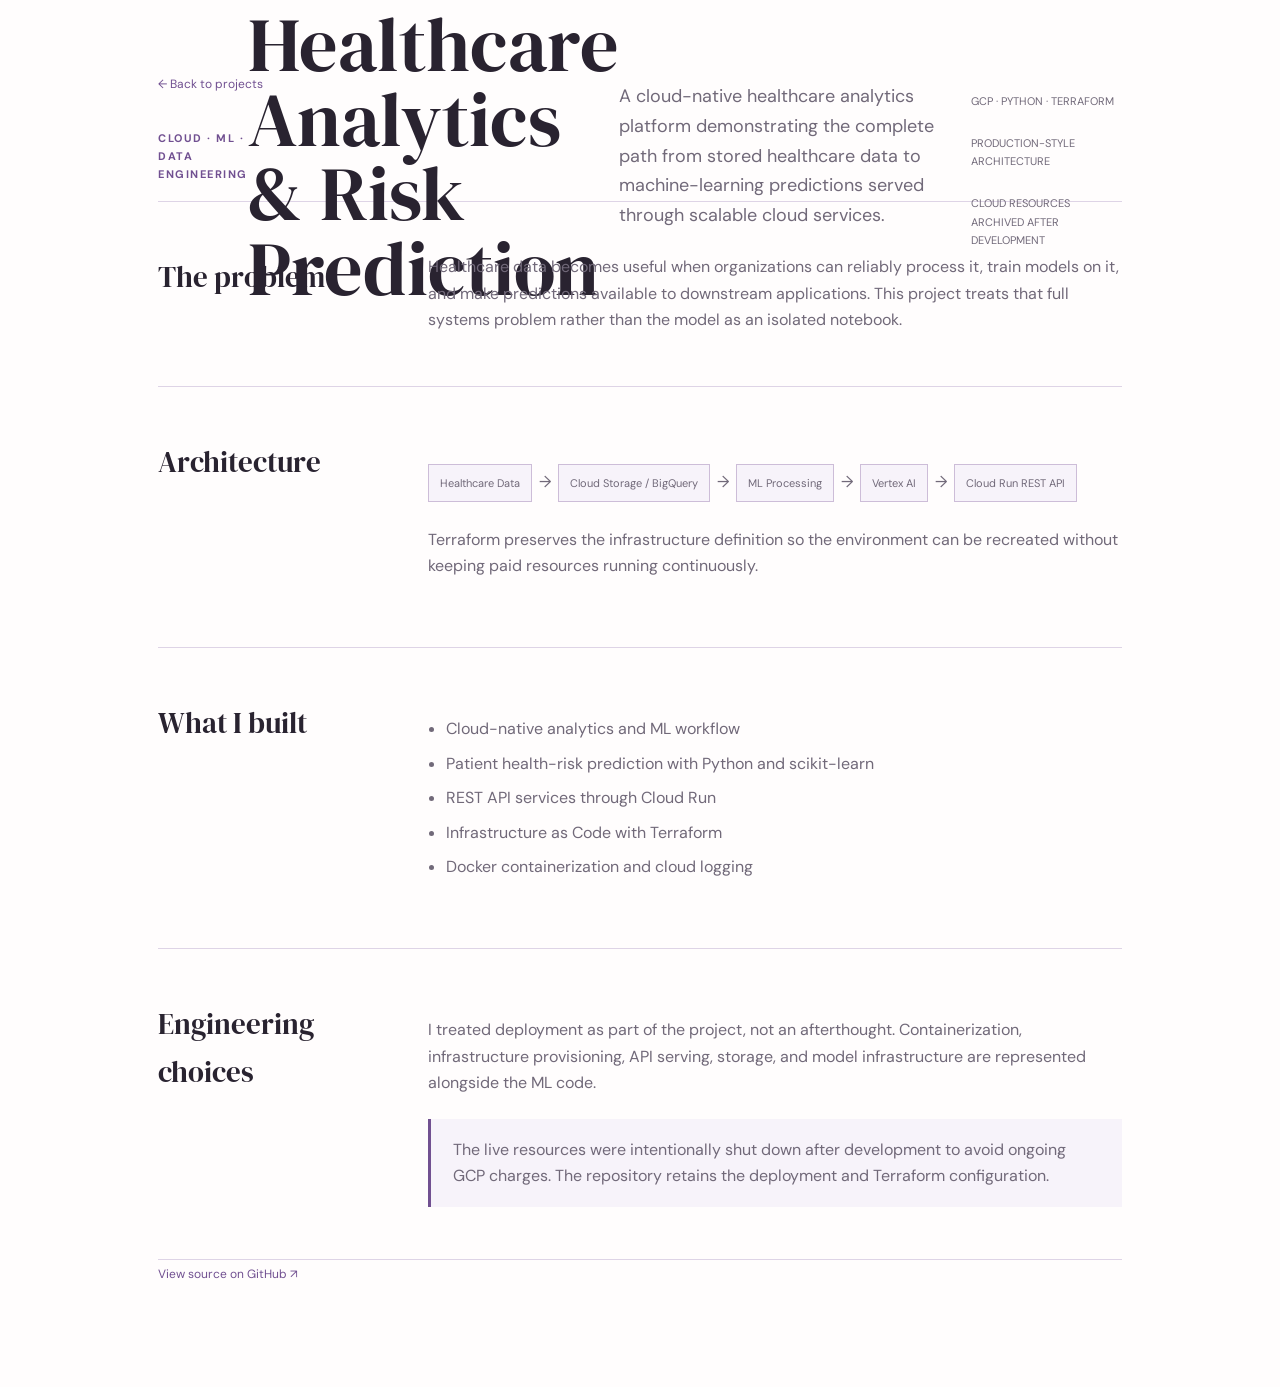
==== healthcare.html @ fd6c05ba "Add healthcare case study" ====
<!doctype html><html><head><meta charset="utf-8"><meta name="viewport" content="width=device-width,initial-scale=1"><title>Healthcare Risk Prediction | Arpita Godbole</title><link rel="stylesheet" href="style.css"><link href="https://fonts.googleapis.com/css2?family=DM+Sans:wght@400;500;600;700&family=DM+Serif+Display&display=swap" rel="stylesheet"></head><body><main class="case"><a class="back" href="index.html#work">← Back to projects</a><header class="casehead"><small>CLOUD · ML · DATA ENGINEERING</small><h1>Healthcare Analytics & Risk Prediction</h1><p class="lead">A cloud-native healthcare analytics platform demonstrating the complete path from stored healthcare data to machine-learning predictions served through scalable cloud services.</p><div class="meta"><span>GCP · PYTHON · TERRAFORM</span><span>PRODUCTION-STYLE ARCHITECTURE</span><span>CLOUD RESOURCES ARCHIVED AFTER DEVELOPMENT</span></div></header><section><h2>The problem</h2><div class="copy">Healthcare data becomes useful when organizations can reliably process it, train models on it, and make predictions available to downstream applications. This project treats that full systems problem rather than the model as an isolated notebook.</div></section><section><h2>Architecture</h2><div class="copy"><div class="flow"><span>Healthcare Data</span>→<span>Cloud Storage / BigQuery</span>→<span>ML Processing</span>→<span>Vertex AI</span>→<span>Cloud Run REST API</span></div><p>Terraform preserves the infrastructure definition so the environment can be recreated without keeping paid resources running continuously.</p></div></section><section><h2>What I built</h2><div class="copy"><ul><li>Cloud-native analytics and ML workflow</li><li>Patient health-risk prediction with Python and scikit-learn</li><li>REST API services through Cloud Run</li><li>Infrastructure as Code with Terraform</li><li>Docker containerization and cloud logging</li></ul></div></section><section><h2>Engineering choices</h2><div class="copy"><p>I treated deployment as part of the project, not an afterthought. Containerization, infrastructure provisioning, API serving, storage, and model infrastructure are represented alongside the ML code.</p><div class="callout">The live resources were intentionally shut down after development to avoid ongoing GCP charges. The repository retains the deployment and Terraform configuration.</div></div></section><a class="back" href="https://github.com/arpitag2025/RiskPredictionSystem">View source on GitHub ↗</a></main></body></html>
---- style.css ----
:root{--ink:#292330;--muted:#716979;--purple:#715091;--deep:#53366e;--pale:#f7f3fa;--line:#ded4e6;--white:#fffdfd}*{box-sizing:border-box}html{scroll-behavior:smooth}body{margin:0;color:var(--ink);background:var(--white);font-family:'DM Sans',sans-serif;line-height:1.65}a{color:inherit;text-decoration:none}header{height:72px;max-width:1160px;margin:auto;padding:0 28px;display:flex;align-items:center;justify-content:space-between;border-bottom:1px solid var(--line)}.brand{width:40px;height:40px;display:grid;place-items:center;border:1px solid var(--purple);font-family:'DM Serif Display';color:var(--deep)}nav{display:flex;gap:30px;font-size:13px;color:var(--muted)}nav a:hover{color:var(--purple)}.hero{max-width:1160px;margin:auto;padding:105px 28px;display:grid;grid-template-columns:1.35fr .65fr;gap:90px;align-items:center;min-height:650px}.eyebrow,.label,small{font-size:11px;letter-spacing:.14em;font-weight:700;color:var(--purple)}h1,h2{font-family:'DM Serif Display',serif;font-weight:400}h1{font-size:clamp(62px,8vw,100px);line-height:.98;margin:12px 0}h1 em{font-style:normal;color:var(--purple)}.hero h2{font-family:'DM Sans';font-size:20px;font-weight:600}.lead{font-size:18px;color:var(--muted);max-width:660px}.actions{display:flex;gap:22px;align-items:center;flex-wrap:wrap;margin-top:30px;font-size:13px}.button{display:inline-block;background:var(--purple);color:white;padding:11px 16px;font-size:12px;font-weight:700}.button:hover{background:var(--deep)}aside{background:var(--pale);border:1px solid var(--line);padding:36px}aside h3{font-family:'DM Serif Display';font-size:32px;margin:18px 0 0;font-weight:400}aside p{color:var(--muted)}aside hr{border:0;border-top:1px solid var(--line);margin:25px 0}.mini{display:grid;grid-template-columns:1fr 1fr;border-top:1px solid var(--line);border-left:1px solid var(--line);margin-top:24px}.mini span{font-size:11px;padding:8px;border-right:1px solid var(--line);border-bottom:1px solid var(--line)}.section{padding:95px max(28px,calc((100vw - 1104px)/2))}.pale{background:var(--pale)}.label{margin:0 0 48px}.intro,.two{display:grid;grid-template-columns:1fr .8fr;gap:90px;align-items:end;margin-bottom:50px}.intro h2,.two h2,.contact h2{font-size:clamp(40px,5vw,58px);line-height:1.08;margin:0}.intro p,.two p{color:var(--muted)}.projects{border-top:1px solid var(--line)}.projects article{display:grid;grid-template-columns:60px 1fr 160px;gap:30px;align-items:center;padding:38px 0;border-bottom:1px solid var(--line)}.projects b{font-family:'DM Serif Display';font-weight:400;color:#a98cbb;font-size:21px;align-self:start}.projects h3{font-family:'DM Serif Display';font-size:32px;font-weight:400;margin:4px 0 8px}.projects p{color:var(--muted);max-width:700px}.tags{font-size:11px;color:var(--deep);margin-top:16px}.projects article>div:last-child{display:flex;flex-direction:column;gap:12px;align-items:flex-start}.repo{font-size:11px;color:var(--muted);border-bottom:1px solid var(--line)}.experience{display:grid;grid-template-columns:repeat(3,1fr);border-top:1px solid var(--line);border-left:1px solid var(--line)}.experience article{padding:28px;border-right:1px solid var(--line);border-bottom:1px solid var(--line)}.experience h3{margin:10px 0 0}.experience p{color:var(--muted);margin:3px 0 15px}.experience span{font-size:11px;color:var(--deep)}.contact{background:var(--deep);color:white;padding:95px max(28px,calc((100vw - 1104px)/2))}.contact small{color:#dac9e5}.contact p{color:#e5dbe9}.white{display:inline-block;background:white;color:var(--deep);padding:12px 18px;font-size:13px;font-weight:700;margin-top:20px}footer{max-width:1160px;margin:auto;padding:28px;font-size:11px;color:var(--muted)}.case{max-width:1020px;margin:auto;padding:70px 28px 100px}.back{font-size:12px;color:var(--purple)}.casehead{padding:60px 0 45px;border-bottom:1px solid var(--line)}.casehead h1{font-size:clamp(50px,7vw,76px)}.casehead .lead{max-width:800px}.meta{display:flex;gap:24px;flex-wrap:wrap;margin-top:28px;font-size:11px;color:var(--muted)}.case section{padding:52px 0;border-bottom:1px solid var(--line);display:grid;grid-template-columns:220px 1fr;gap:50px}.case section h2{font-size:29px;margin:0}.copy{color:var(--muted)}.flow{display:flex;align-items:center;gap:7px;flex-wrap:wrap;margin:25px 0}.flow span{border:1px solid #cdbdd8;background:var(--pale);padding:9px 11px;font-size:11px}.callout{border-left:3px solid var(--purple);background:var(--pale);padding:18px 22px;margin-top:22px}.case ul{padding-left:18px}.case li{margin:8px 0}@media(max-width:800px){nav{gap:14px}.hero,.intro,.two,.case section{grid-template-columns:1fr;gap:30px}.projects article{grid-template-columns:40px 1fr}.projects article>div:last-child{grid-column:2}.experience{grid-template-columns:1fr}.hero{padding-top:70px}.section{padding-top:70px;padding-bottom:70px}}
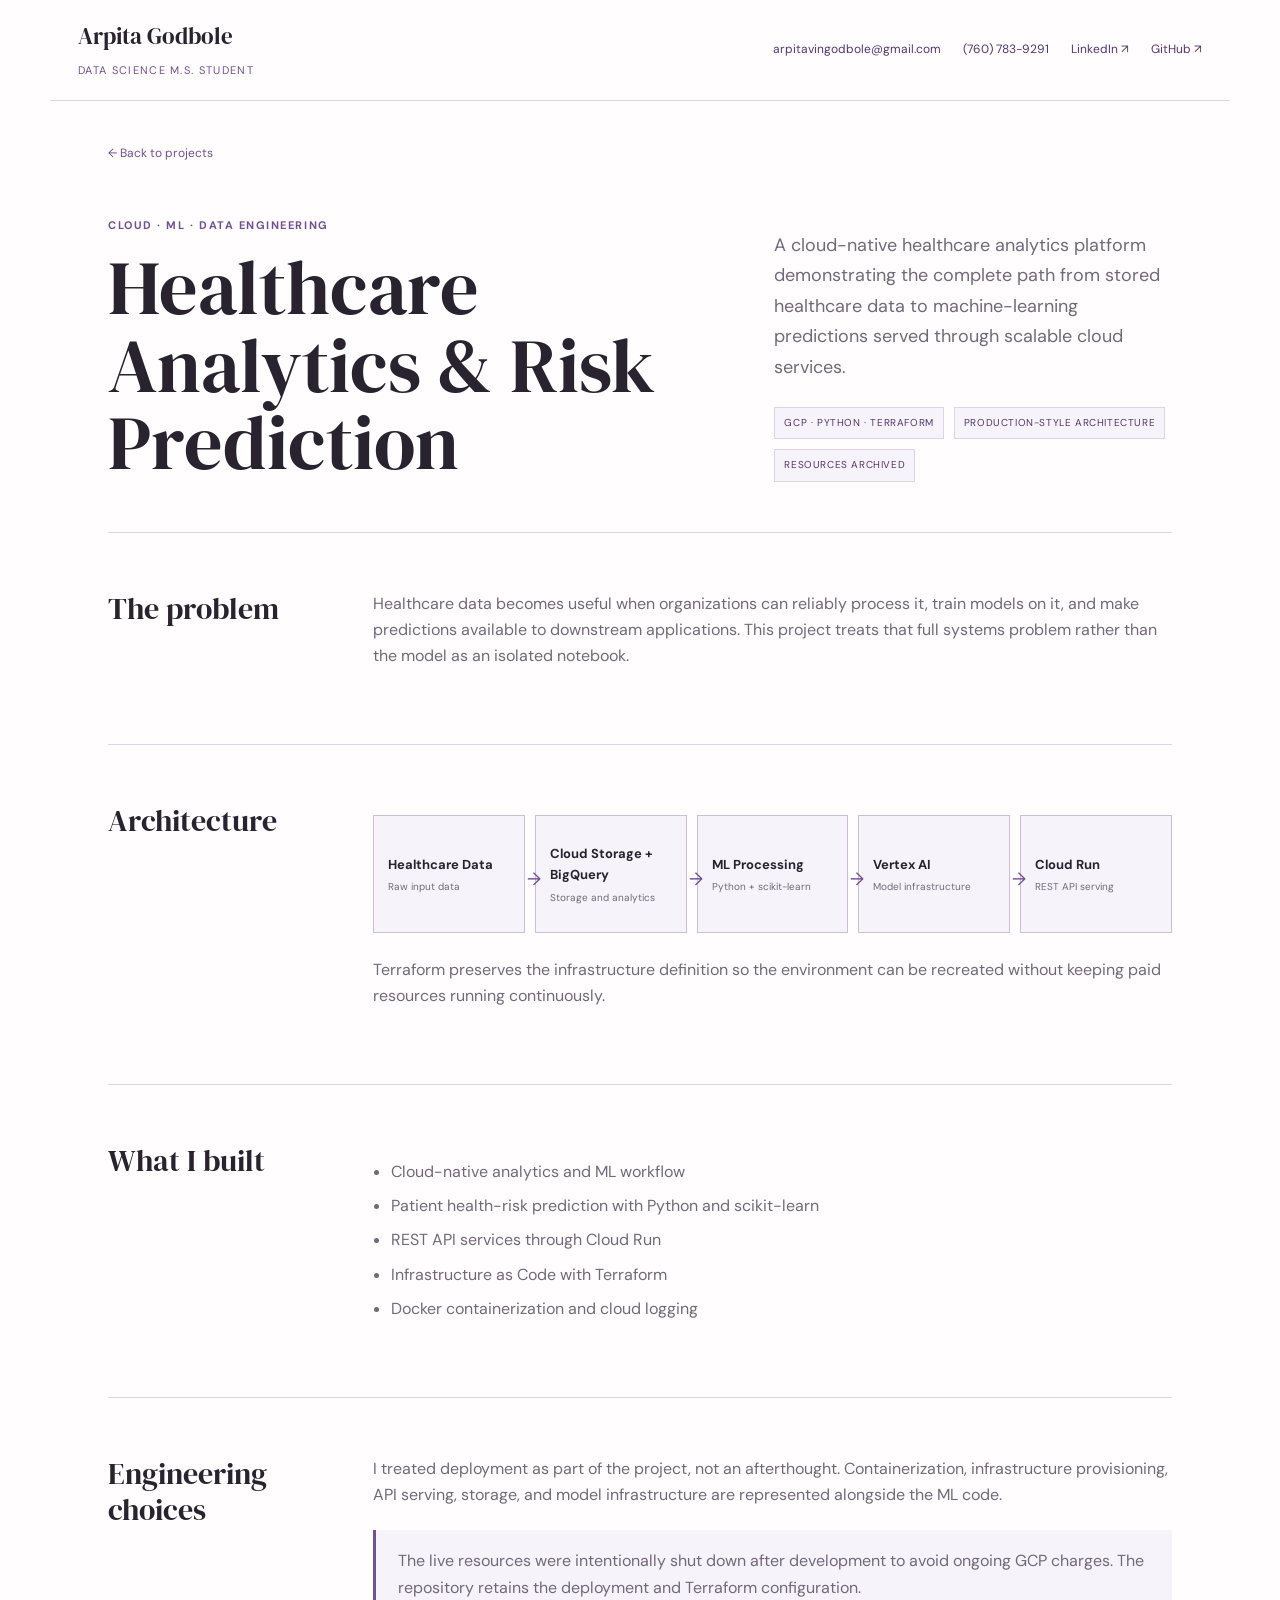
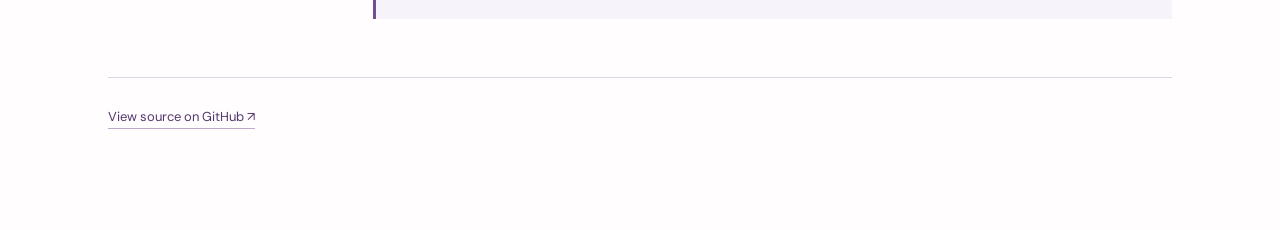
==== commit 04fbe6f6: "Repair healthcare case study layout and add contact header" ====
--- a/healthcare.html
+++ b/healthcare.html
@@ -1 +1 @@
-<!doctype html><html><head><meta charset="utf-8"><meta name="viewport" content="width=device-width,initial-scale=1"><title>Healthcare Risk Prediction | Arpita Godbole</title><link rel="stylesheet" href="style.css"><link href="https://fonts.googleapis.com/css2?family=DM+Sans:wght@400;500;600;700&family=DM+Serif+Display&display=swap" rel="stylesheet"></head><body><main class="case"><a class="back" href="index.html#work">← Back to projects</a><header class="casehead"><small>CLOUD · ML · DATA ENGINEERING</small><h1>Healthcare Analytics & Risk Prediction</h1><p class="lead">A cloud-native healthcare analytics platform demonstrating the complete path from stored healthcare data to machine-learning predictions served through scalable cloud services.</p><div class="meta"><span>GCP · PYTHON · TERRAFORM</span><span>PRODUCTION-STYLE ARCHITECTURE</span><span>CLOUD RESOURCES ARCHIVED AFTER DEVELOPMENT</span></div></header><section><h2>The problem</h2><div class="copy">Healthcare data becomes useful when organizations can reliably process it, train models on it, and make predictions available to downstream applications. This project treats that full systems problem rather than the model as an isolated notebook.</div></section><section><h2>Architecture</h2><div class="copy"><div class="flow"><span>Healthcare Data</span>→<span>Cloud Storage / BigQuery</span>→<span>ML Processing</span>→<span>Vertex AI</span>→<span>Cloud Run REST API</span></div><p>Terraform preserves the infrastructure definition so the environment can be recreated without keeping paid resources running continuously.</p></div></section><section><h2>What I built</h2><div class="copy"><ul><li>Cloud-native analytics and ML workflow</li><li>Patient health-risk prediction with Python and scikit-learn</li><li>REST API services through Cloud Run</li><li>Infrastructure as Code with Terraform</li><li>Docker containerization and cloud logging</li></ul></div></section><section><h2>Engineering choices</h2><div class="copy"><p>I treated deployment as part of the project, not an afterthought. Containerization, infrastructure provisioning, API serving, storage, and model infrastructure are represented alongside the ML code.</p><div class="callout">The live resources were intentionally shut down after development to avoid ongoing GCP charges. The repository retains the deployment and Terraform configuration.</div></div></section><a class="back" href="https://github.com/arpitag2025/RiskPredictionSystem">View source on GitHub ↗</a></main></body></html>+<!doctype html><html><head><meta charset="utf-8"><meta name="viewport" content="width=device-width,initial-scale=1"><title>Healthcare Risk Prediction | Arpita Godbole</title><link rel="stylesheet" href="style.css"><link href="https://fonts.googleapis.com/css2?family=DM+Sans:wght@400;500;600;700&family=DM+Serif+Display&display=swap" rel="stylesheet"></head><body><header class="sitebar"><div class="identity"><strong>Arpita Godbole</strong><span>DATA SCIENCE M.S. STUDENT</span></div><div class="contact-top"><a href="mailto:arpitavingodbole@gmail.com">arpitavingodbole@gmail.com</a><a href="tel:+17607839291">(760) 783-9291</a><a href="https://www.linkedin.com/in/arpitagodbole04" target="_blank">LinkedIn ↗</a><a href="https://github.com/arpitag2025" target="_blank">GitHub ↗</a></div></header><main class="case"><a class="back" href="index.html#work">← Back to projects</a><header class="casehead"><div class="case-title"><small>CLOUD · ML · DATA ENGINEERING</small><h1>Healthcare Analytics &amp; Risk Prediction</h1></div><div class="case-summary"><p class="lead">A cloud-native healthcare analytics platform demonstrating the complete path from stored healthcare data to machine-learning predictions served through scalable cloud services.</p><div class="meta"><span>GCP · PYTHON · TERRAFORM</span><span>PRODUCTION-STYLE ARCHITECTURE</span><span>RESOURCES ARCHIVED</span></div></div></header><section><h2>The problem</h2><div class="copy"><p>Healthcare data becomes useful when organizations can reliably process it, train models on it, and make predictions available to downstream applications. This project treats that full systems problem rather than the model as an isolated notebook.</p></div></section><section><h2>Architecture</h2><div class="copy"><div class="architecture"><div class="arch-node"><b>Healthcare Data</b><small>Raw input data</small></div><div class="arch-node"><b>Cloud Storage + BigQuery</b><small>Storage and analytics</small></div><div class="arch-node"><b>ML Processing</b><small>Python + scikit-learn</small></div><div class="arch-node"><b>Vertex AI</b><small>Model infrastructure</small></div><div class="arch-node"><b>Cloud Run</b><small>REST API serving</small></div></div><p>Terraform preserves the infrastructure definition so the environment can be recreated without keeping paid resources running continuously.</p></div></section><section><h2>What I built</h2><div class="copy"><ul><li>Cloud-native analytics and ML workflow</li><li>Patient health-risk prediction with Python and scikit-learn</li><li>REST API services through Cloud Run</li><li>Infrastructure as Code with Terraform</li><li>Docker containerization and cloud logging</li></ul></div></section><section><h2>Engineering choices</h2><div class="copy"><p>I treated deployment as part of the project, not an afterthought. Containerization, infrastructure provisioning, API serving, storage, and model infrastructure are represented alongside the ML code.</p><div class="callout">The live resources were intentionally shut down after development to avoid ongoing GCP charges. The repository retains the deployment and Terraform configuration.</div></div></section><a class="source" href="https://github.com/arpitag2025/RiskPredictionSystem" target="_blank">View source on GitHub ↗</a></main></body></html>
--- a/style.css
+++ b/style.css
@@ -1 +1 @@
-:root{--ink:#292330;--muted:#716979;--purple:#715091;--deep:#53366e;--pale:#f7f3fa;--line:#ded4e6;--white:#fffdfd}*{box-sizing:border-box}html{scroll-behavior:smooth}body{margin:0;color:var(--ink);background:var(--white);font-family:'DM Sans',sans-serif;line-height:1.65}a{color:inherit;text-decoration:none}header{height:72px;max-width:1160px;margin:auto;padding:0 28px;display:flex;align-items:center;justify-content:space-between;border-bottom:1px solid var(--line)}.brand{width:40px;height:40px;display:grid;place-items:center;border:1px solid var(--purple);font-family:'DM Serif Display';color:var(--deep)}nav{display:flex;gap:30px;font-size:13px;color:var(--muted)}nav a:hover{color:var(--purple)}.hero{max-width:1160px;margin:auto;padding:105px 28px;display:grid;grid-template-columns:1.35fr .65fr;gap:90px;align-items:center;min-height:650px}.eyebrow,.label,small{font-size:11px;letter-spacing:.14em;font-weight:700;color:var(--purple)}h1,h2{font-family:'DM Serif Display',serif;font-weight:400}h1{font-size:clamp(62px,8vw,100px);line-height:.98;margin:12px 0}h1 em{font-style:normal;color:var(--purple)}.hero h2{font-family:'DM Sans';font-size:20px;font-weight:600}.lead{font-size:18px;color:var(--muted);max-width:660px}.actions{display:flex;gap:22px;align-items:center;flex-wrap:wrap;margin-top:30px;font-size:13px}.button{display:inline-block;background:var(--purple);color:white;padding:11px 16px;font-size:12px;font-weight:700}.button:hover{background:var(--deep)}aside{background:var(--pale);border:1px solid var(--line);padding:36px}aside h3{font-family:'DM Serif Display';font-size:32px;margin:18px 0 0;font-weight:400}aside p{color:var(--muted)}aside hr{border:0;border-top:1px solid var(--line);margin:25px 0}.mini{display:grid;grid-template-columns:1fr 1fr;border-top:1px solid var(--line);border-left:1px solid var(--line);margin-top:24px}.mini span{font-size:11px;padding:8px;border-right:1px solid var(--line);border-bottom:1px solid var(--line)}.section{padding:95px max(28px,calc((100vw - 1104px)/2))}.pale{background:var(--pale)}.label{margin:0 0 48px}.intro,.two{display:grid;grid-template-columns:1fr .8fr;gap:90px;align-items:end;margin-bottom:50px}.intro h2,.two h2,.contact h2{font-size:clamp(40px,5vw,58px);line-height:1.08;margin:0}.intro p,.two p{color:var(--muted)}.projects{border-top:1px solid var(--line)}.projects article{display:grid;grid-template-columns:60px 1fr 160px;gap:30px;align-items:center;padding:38px 0;border-bottom:1px solid var(--line)}.projects b{font-family:'DM Serif Display';font-weight:400;color:#a98cbb;font-size:21px;align-self:start}.projects h3{font-family:'DM Serif Display';font-size:32px;font-weight:400;margin:4px 0 8px}.projects p{color:var(--muted);max-width:700px}.tags{font-size:11px;color:var(--deep);margin-top:16px}.projects article>div:last-child{display:flex;flex-direction:column;gap:12px;align-items:flex-start}.repo{font-size:11px;color:var(--muted);border-bottom:1px solid var(--line)}.experience{display:grid;grid-template-columns:repeat(3,1fr);border-top:1px solid var(--line);border-left:1px solid var(--line)}.experience article{padding:28px;border-right:1px solid var(--line);border-bottom:1px solid var(--line)}.experience h3{margin:10px 0 0}.experience p{color:var(--muted);margin:3px 0 15px}.experience span{font-size:11px;color:var(--deep)}.contact{background:var(--deep);color:white;padding:95px max(28px,calc((100vw - 1104px)/2))}.contact small{color:#dac9e5}.contact p{color:#e5dbe9}.white{display:inline-block;background:white;color:var(--deep);padding:12px 18px;font-size:13px;font-weight:700;margin-top:20px}footer{max-width:1160px;margin:auto;padding:28px;font-size:11px;color:var(--muted)}.case{max-width:1020px;margin:auto;padding:70px 28px 100px}.back{font-size:12px;color:var(--purple)}.casehead{padding:60px 0 45px;border-bottom:1px solid var(--line)}.casehead h1{font-size:clamp(50px,7vw,76px)}.casehead .lead{max-width:800px}.meta{display:flex;gap:24px;flex-wrap:wrap;margin-top:28px;font-size:11px;color:var(--muted)}.case section{padding:52px 0;border-bottom:1px solid var(--line);display:grid;grid-template-columns:220px 1fr;gap:50px}.case section h2{font-size:29px;margin:0}.copy{color:var(--muted)}.flow{display:flex;align-items:center;gap:7px;flex-wrap:wrap;margin:25px 0}.flow span{border:1px solid #cdbdd8;background:var(--pale);padding:9px 11px;font-size:11px}.callout{border-left:3px solid var(--purple);background:var(--pale);padding:18px 22px;margin-top:22px}.case ul{padding-left:18px}.case li{margin:8px 0}@media(max-width:800px){nav{gap:14px}.hero,.intro,.two,.case section{grid-template-columns:1fr;gap:30px}.projects article{grid-template-columns:40px 1fr}.projects article>div:last-child{grid-column:2}.experience{grid-template-columns:1fr}.hero{padding-top:70px}.section{padding-top:70px;padding-bottom:70px}}+:root{--ink:#292330;--muted:#716979;--purple:#715091;--deep:#53366e;--pale:#f7f3fa;--line:#ded4e6;--white:#fffdfd}*{box-sizing:border-box}html{scroll-behavior:smooth}body{margin:0;color:var(--ink);background:var(--white);font-family:'DM Sans',sans-serif;line-height:1.65}a{color:inherit;text-decoration:none}.sitebar{max-width:1180px;margin:auto;padding:18px 28px;display:flex;align-items:center;justify-content:space-between;gap:30px;border-bottom:1px solid var(--line)}.identity strong{font-family:'DM Serif Display',serif;font-size:23px;font-weight:400;display:block}.identity span{font-size:11px;letter-spacing:.12em;color:var(--purple)}.contact-top{display:flex;gap:22px;flex-wrap:wrap;font-size:12px;color:var(--muted)}.contact-top a{color:var(--deep)}.case{max-width:1120px;margin:auto;padding:38px 28px 100px}.back{font-size:12px;color:var(--purple)}.casehead{padding:45px 0 50px;border-bottom:1px solid var(--line);display:grid;grid-template-columns:minmax(0,1.2fr) minmax(300px,.8fr);gap:70px;align-items:end}.case-title small{font-size:11px;letter-spacing:.14em;font-weight:700;color:var(--purple)}.case-title h1{font-family:'DM Serif Display',serif;font-weight:400;font-size:clamp(48px,6vw,76px);line-height:1.02;margin:12px 0 0;max-width:720px}.case-summary .lead{font-size:18px;line-height:1.7;color:var(--muted);margin:0}.meta{display:flex;gap:10px;flex-wrap:wrap;margin-top:24px}.meta span{font-size:10px;letter-spacing:.06em;color:var(--deep);border:1px solid var(--line);background:var(--pale);padding:7px 9px}.case section{padding:58px 0;border-bottom:1px solid var(--line);display:grid;grid-template-columns:210px minmax(0,1fr);gap:55px}.case section h2{font-family:'DM Serif Display',serif;font-weight:400;font-size:30px;line-height:1.2;margin:0}.copy{color:var(--muted);font-size:16px}.copy p:first-child{margin-top:0}.architecture{display:grid;grid-template-columns:repeat(5,minmax(115px,1fr));gap:10px;align-items:stretch;margin:12px 0 24px}.arch-node{position:relative;min-height:118px;border:1px solid #cdbdd8;background:var(--pale);padding:18px 14px;color:var(--ink);display:flex;flex-direction:column;justify-content:center}.arch-node:not(:last-child)::after{content:'→';position:absolute;right:-17px;top:42%;z-index:2;color:var(--purple);font-size:18px}.arch-node b{font-size:13px}.arch-node small{font-size:10px;color:var(--muted);margin-top:5px;line-height:1.4}.callout{border-left:3px solid var(--purple);background:var(--pale);padding:18px 22px;margin-top:22px}.case ul{padding-left:18px}.case li{margin:8px 0}.source{display:inline-block;margin-top:28px;color:var(--deep);border-bottom:1px solid #bda8ca;font-size:13px}@media(max-width:820px){.sitebar{align-items:flex-start;flex-direction:column}.casehead,.case section{grid-template-columns:1fr;gap:25px}.architecture{grid-template-columns:1fr}.arch-node{min-height:auto}.arch-node:not(:last-child)::after{content:'↓';right:auto;left:50%;top:auto;bottom:-22px}.case{padding-top:28px}}
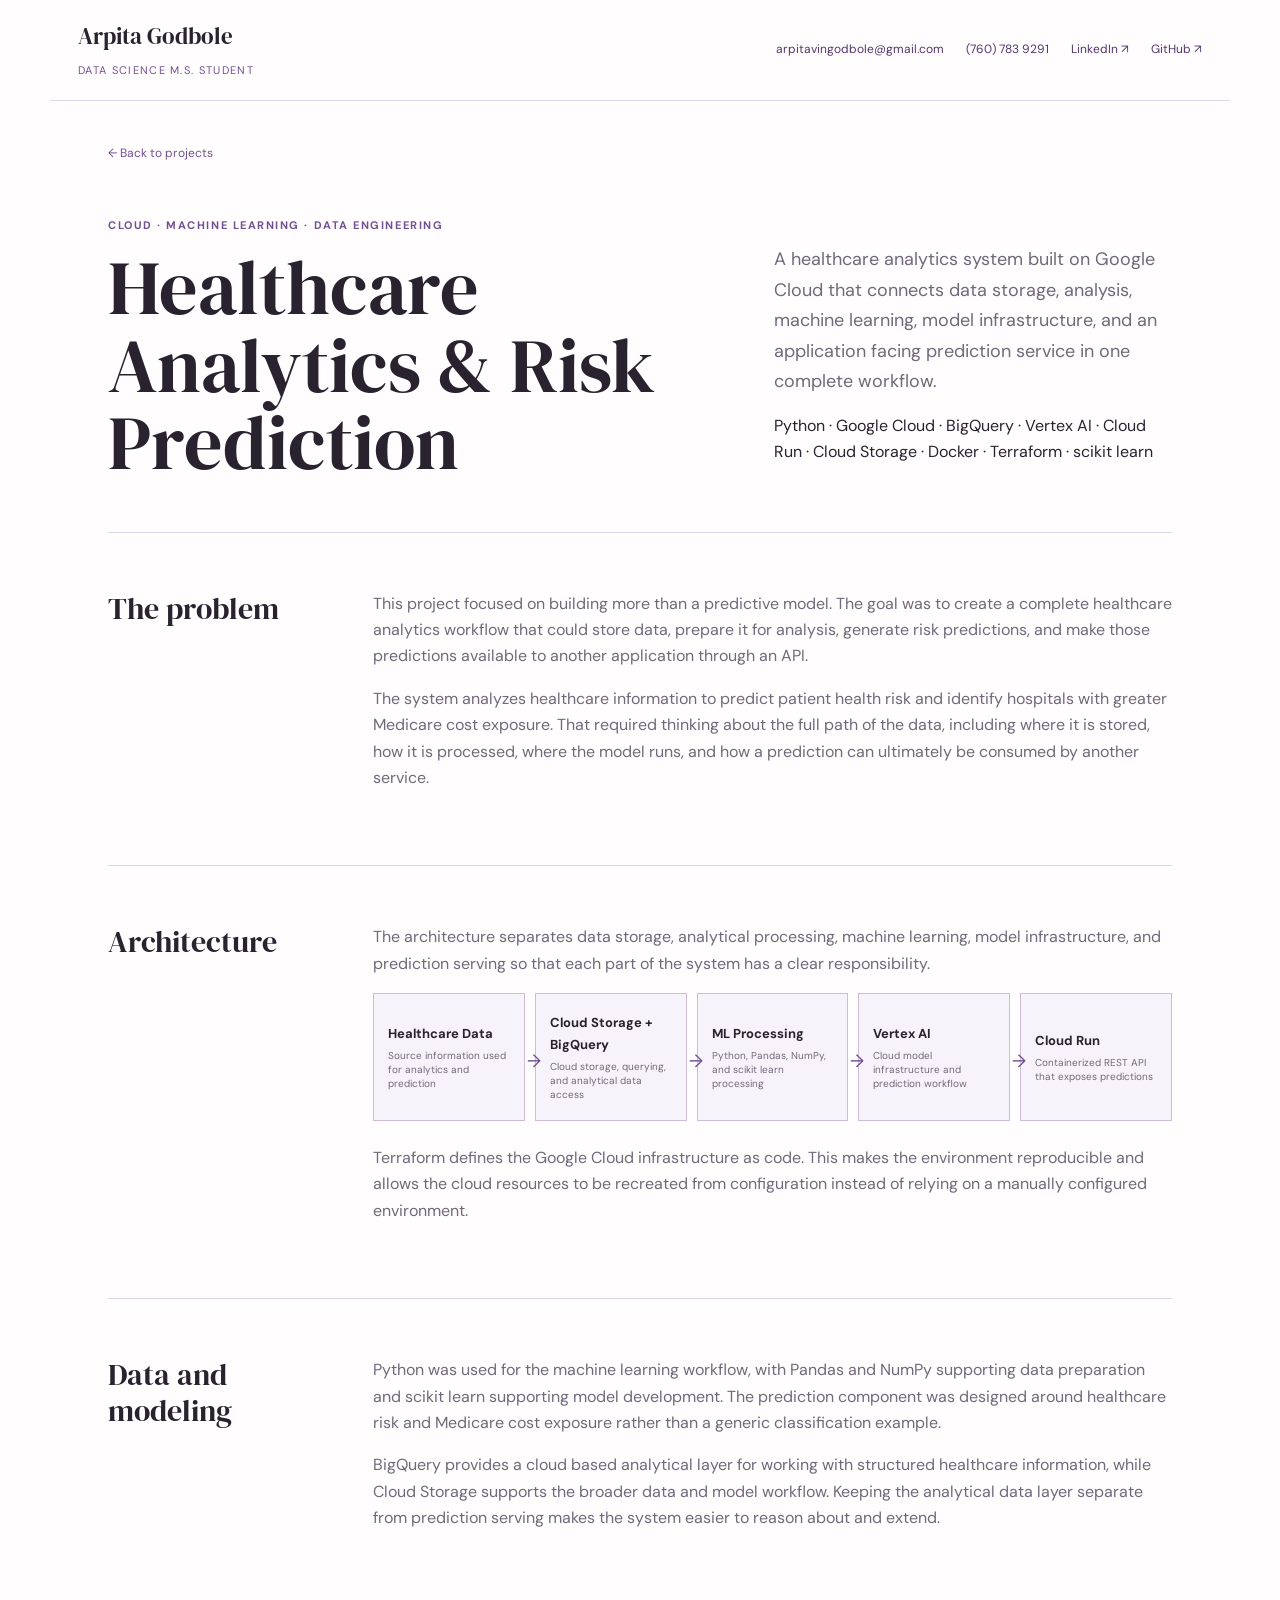
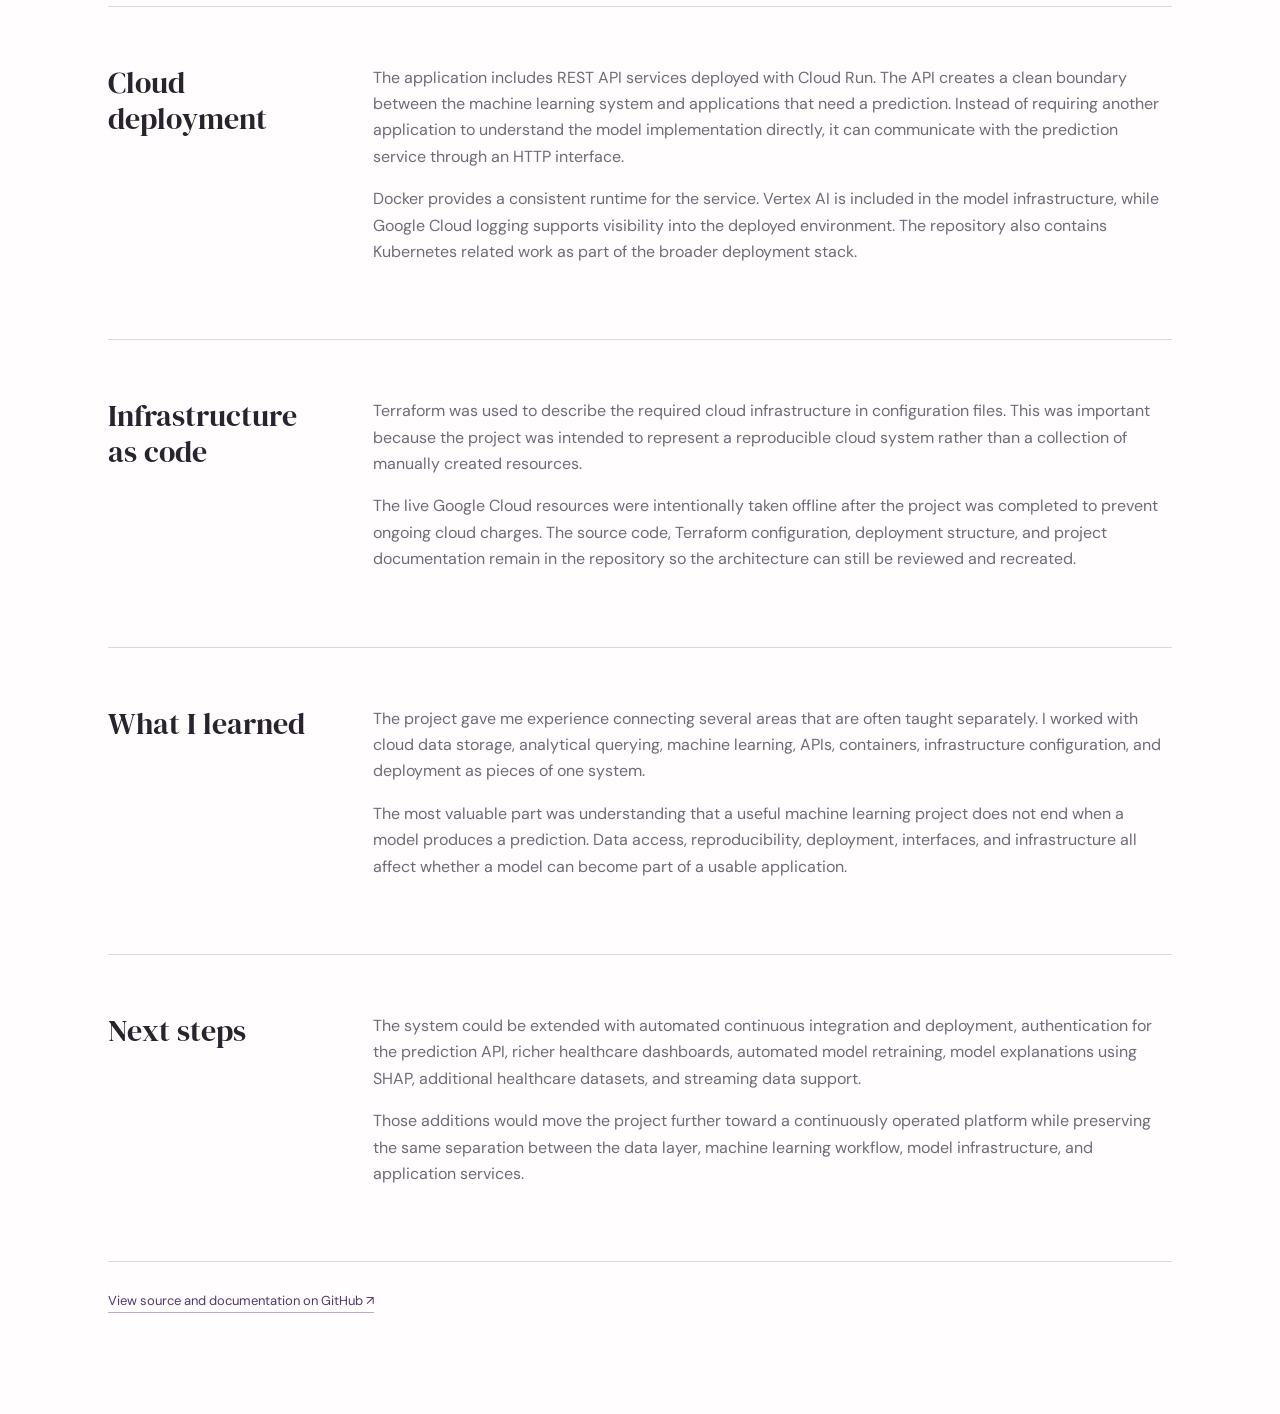
==== commit 877fcaaf: "Expand healthcare case study and simplify hero metadata" ====
--- a/healthcare.html
+++ b/healthcare.html
@@ -1 +1 @@
-<!doctype html><html><head><meta charset="utf-8"><meta name="viewport" content="width=device-width,initial-scale=1"><title>Healthcare Risk Prediction | Arpita Godbole</title><link rel="stylesheet" href="style.css"><link href="https://fonts.googleapis.com/css2?family=DM+Sans:wght@400;500;600;700&family=DM+Serif+Display&display=swap" rel="stylesheet"></head><body><header class="sitebar"><div class="identity"><strong>Arpita Godbole</strong><span>DATA SCIENCE M.S. STUDENT</span></div><div class="contact-top"><a href="mailto:arpitavingodbole@gmail.com">arpitavingodbole@gmail.com</a><a href="tel:+17607839291">(760) 783-9291</a><a href="https://www.linkedin.com/in/arpitagodbole04" target="_blank">LinkedIn ↗</a><a href="https://github.com/arpitag2025" target="_blank">GitHub ↗</a></div></header><main class="case"><a class="back" href="index.html#work">← Back to projects</a><header class="casehead"><div class="case-title"><small>CLOUD · ML · DATA ENGINEERING</small><h1>Healthcare Analytics &amp; Risk Prediction</h1></div><div class="case-summary"><p class="lead">A cloud-native healthcare analytics platform demonstrating the complete path from stored healthcare data to machine-learning predictions served through scalable cloud services.</p><div class="meta"><span>GCP · PYTHON · TERRAFORM</span><span>PRODUCTION-STYLE ARCHITECTURE</span><span>RESOURCES ARCHIVED</span></div></div></header><section><h2>The problem</h2><div class="copy"><p>Healthcare data becomes useful when organizations can reliably process it, train models on it, and make predictions available to downstream applications. This project treats that full systems problem rather than the model as an isolated notebook.</p></div></section><section><h2>Architecture</h2><div class="copy"><div class="architecture"><div class="arch-node"><b>Healthcare Data</b><small>Raw input data</small></div><div class="arch-node"><b>Cloud Storage + BigQuery</b><small>Storage and analytics</small></div><div class="arch-node"><b>ML Processing</b><small>Python + scikit-learn</small></div><div class="arch-node"><b>Vertex AI</b><small>Model infrastructure</small></div><div class="arch-node"><b>Cloud Run</b><small>REST API serving</small></div></div><p>Terraform preserves the infrastructure definition so the environment can be recreated without keeping paid resources running continuously.</p></div></section><section><h2>What I built</h2><div class="copy"><ul><li>Cloud-native analytics and ML workflow</li><li>Patient health-risk prediction with Python and scikit-learn</li><li>REST API services through Cloud Run</li><li>Infrastructure as Code with Terraform</li><li>Docker containerization and cloud logging</li></ul></div></section><section><h2>Engineering choices</h2><div class="copy"><p>I treated deployment as part of the project, not an afterthought. Containerization, infrastructure provisioning, API serving, storage, and model infrastructure are represented alongside the ML code.</p><div class="callout">The live resources were intentionally shut down after development to avoid ongoing GCP charges. The repository retains the deployment and Terraform configuration.</div></div></section><a class="source" href="https://github.com/arpitag2025/RiskPredictionSystem" target="_blank">View source on GitHub ↗</a></main></body></html>+<!doctype html><html><head><meta charset="utf-8"><meta name="viewport" content="width=device-width,initial-scale=1"><title>Healthcare Risk Prediction | Arpita Godbole</title><link rel="stylesheet" href="style.css"><link href="https://fonts.googleapis.com/css2?family=DM+Sans:wght@400;500;600;700&family=DM+Serif+Display&display=swap" rel="stylesheet"></head><body><header class="sitebar"><div class="identity"><strong>Arpita Godbole</strong><span>DATA SCIENCE M.S. STUDENT</span></div><div class="contact-top"><a href="mailto:arpitavingodbole@gmail.com">arpitavingodbole@gmail.com</a><a href="tel:+17607839291">(760) 783 9291</a><a href="https://www.linkedin.com/in/arpitagodbole04" target="_blank">LinkedIn ↗</a><a href="https://github.com/arpitag2025" target="_blank">GitHub ↗</a></div></header><main class="case"><a class="back" href="index.html#work">← Back to projects</a><header class="casehead"><div class="case-title"><small>CLOUD · MACHINE LEARNING · DATA ENGINEERING</small><h1>Healthcare Analytics &amp; Risk Prediction</h1></div><div class="case-summary"><p class="lead">A healthcare analytics system built on Google Cloud that connects data storage, analysis, machine learning, model infrastructure, and an application facing prediction service in one complete workflow.</p><p class="hero-tech">Python · Google Cloud · BigQuery · Vertex AI · Cloud Run · Cloud Storage · Docker · Terraform · scikit learn</p></div></header><section><h2>The problem</h2><div class="copy"><p>This project focused on building more than a predictive model. The goal was to create a complete healthcare analytics workflow that could store data, prepare it for analysis, generate risk predictions, and make those predictions available to another application through an API.</p><p>The system analyzes healthcare information to predict patient health risk and identify hospitals with greater Medicare cost exposure. That required thinking about the full path of the data, including where it is stored, how it is processed, where the model runs, and how a prediction can ultimately be consumed by another service.</p></div></section><section><h2>Architecture</h2><div class="copy"><p>The architecture separates data storage, analytical processing, machine learning, model infrastructure, and prediction serving so that each part of the system has a clear responsibility.</p><div class="architecture"><div class="arch-node"><b>Healthcare Data</b><small>Source information used for analytics and prediction</small></div><div class="arch-node"><b>Cloud Storage + BigQuery</b><small>Cloud storage, querying, and analytical data access</small></div><div class="arch-node"><b>ML Processing</b><small>Python, Pandas, NumPy, and scikit learn processing</small></div><div class="arch-node"><b>Vertex AI</b><small>Cloud model infrastructure and prediction workflow</small></div><div class="arch-node"><b>Cloud Run</b><small>Containerized REST API that exposes predictions</small></div></div><p>Terraform defines the Google Cloud infrastructure as code. This makes the environment reproducible and allows the cloud resources to be recreated from configuration instead of relying on a manually configured environment.</p></div></section><section><h2>Data and modeling</h2><div class="copy"><p>Python was used for the machine learning workflow, with Pandas and NumPy supporting data preparation and scikit learn supporting model development. The prediction component was designed around healthcare risk and Medicare cost exposure rather than a generic classification example.</p><p>BigQuery provides a cloud based analytical layer for working with structured healthcare information, while Cloud Storage supports the broader data and model workflow. Keeping the analytical data layer separate from prediction serving makes the system easier to reason about and extend.</p></div></section><section><h2>Cloud deployment</h2><div class="copy"><p>The application includes REST API services deployed with Cloud Run. The API creates a clean boundary between the machine learning system and applications that need a prediction. Instead of requiring another application to understand the model implementation directly, it can communicate with the prediction service through an HTTP interface.</p><p>Docker provides a consistent runtime for the service. Vertex AI is included in the model infrastructure, while Google Cloud logging supports visibility into the deployed environment. The repository also contains Kubernetes related work as part of the broader deployment stack.</p></div></section><section><h2>Infrastructure as code</h2><div class="copy"><p>Terraform was used to describe the required cloud infrastructure in configuration files. This was important because the project was intended to represent a reproducible cloud system rather than a collection of manually created resources.</p><p>The live Google Cloud resources were intentionally taken offline after the project was completed to prevent ongoing cloud charges. The source code, Terraform configuration, deployment structure, and project documentation remain in the repository so the architecture can still be reviewed and recreated.</p></div></section><section><h2>What I learned</h2><div class="copy"><p>The project gave me experience connecting several areas that are often taught separately. I worked with cloud data storage, analytical querying, machine learning, APIs, containers, infrastructure configuration, and deployment as pieces of one system.</p><p>The most valuable part was understanding that a useful machine learning project does not end when a model produces a prediction. Data access, reproducibility, deployment, interfaces, and infrastructure all affect whether a model can become part of a usable application.</p></div></section><section><h2>Next steps</h2><div class="copy"><p>The system could be extended with automated continuous integration and deployment, authentication for the prediction API, richer healthcare dashboards, automated model retraining, model explanations using SHAP, additional healthcare datasets, and streaming data support.</p><p>Those additions would move the project further toward a continuously operated platform while preserving the same separation between the data layer, machine learning workflow, model infrastructure, and application services.</p></div></section><a class="source" href="https://github.com/arpitag2025/RiskPredictionSystem" target="_blank">View source and documentation on GitHub ↗</a></main></body></html>
